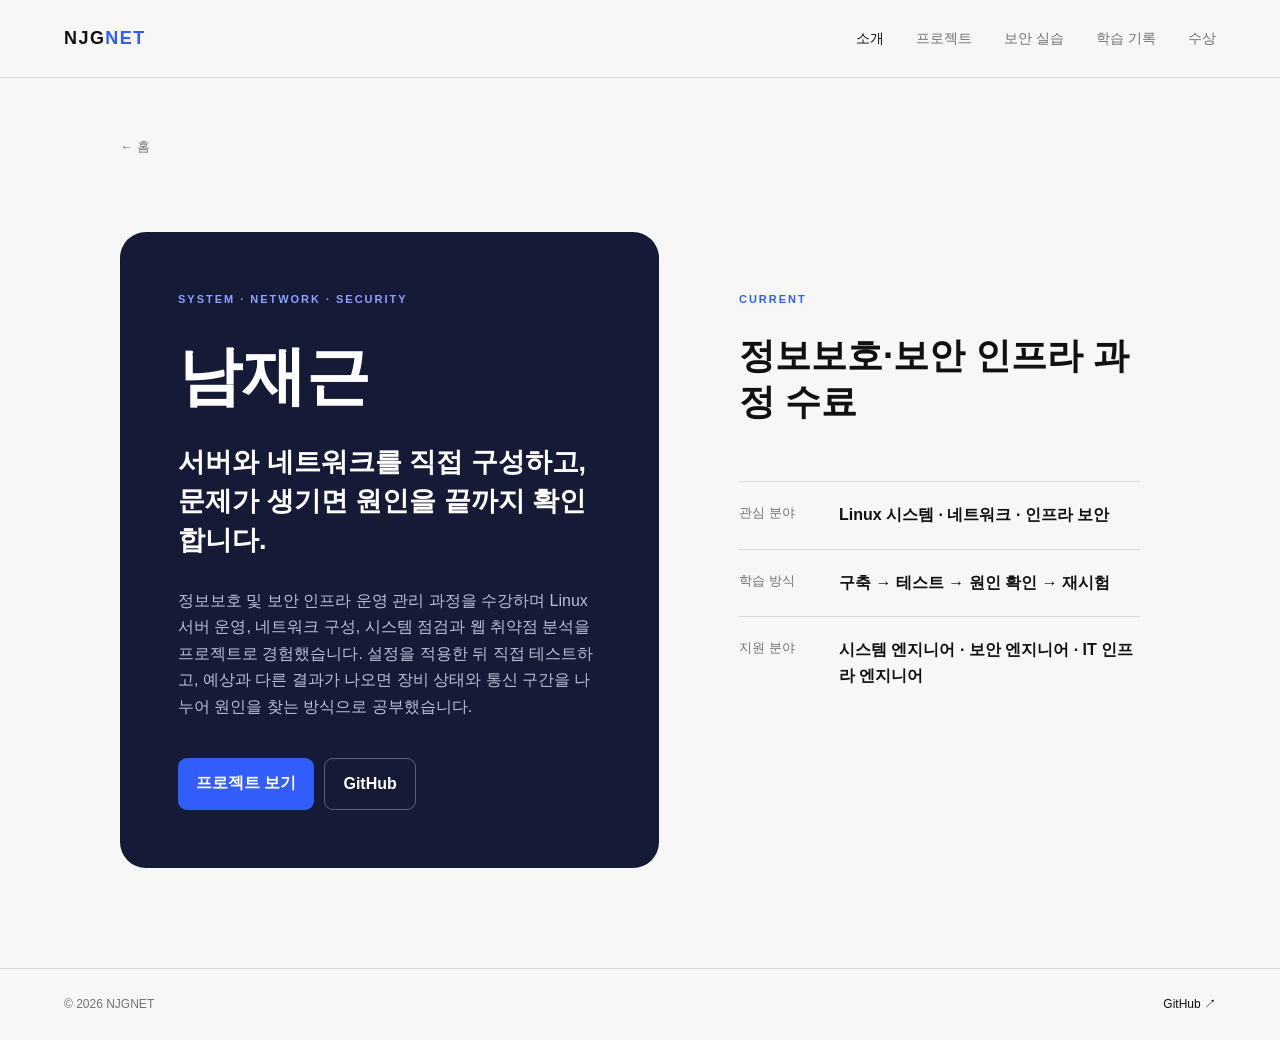
==== about.html @ 7d44e7eb "Add files via upload" ====
<!doctype html>
<html lang="ko">
<head><meta charset="UTF-8"><meta name="viewport" content="width=device-width,initial-scale=1"><title>소개 — NJGNET</title><link rel="stylesheet" href="style.css?v=5"></head>
<body>
<header class="header"><a class="logo" href="index.html">NJG<span>NET</span></a><nav><a class="active" href="about.html">소개</a><a href="projects.html">프로젝트</a><a href="activities.html">보안 실습</a><a href="learning.html">학습 기록</a><a href="awards.html">수상</a></nav></header>
<main class="subpage"><a class="back" href="index.html">← 홈</a><section class="profile"><div class="profile-card"><p class="kicker light">SYSTEM · NETWORK · SECURITY</p><h1>남재근</h1><h2>서버와 네트워크를 직접 구성하고,<br>문제가 생기면 원인을 끝까지 확인합니다.</h2><p>정보보호 및 보안 인프라 운영 관리 과정을 수강하며 Linux 서버 운영, 네트워크 구성, 시스템 점검과 웹 취약점 분석을 프로젝트로 경험했습니다. 설정을 적용한 뒤 직접 테스트하고, 예상과 다른 결과가 나오면 장비 상태와 통신 구간을 나누어 원인을 찾는 방식으로 공부했습니다.</p><div class="profile-actions"><a href="projects.html">프로젝트 보기</a><a class="outline" href="https://github.com/njgnet" target="_blank" rel="noopener">GitHub</a></div></div><div class="profile-details"><p class="kicker">CURRENT</p><h3>정보보호·보안 인프라 과정 수료</h3><dl><div><dt>관심 분야</dt><dd>Linux 시스템 · 네트워크 · 인프라 보안</dd></div><div><dt>학습 방식</dt><dd>구축 → 테스트 → 원인 확인 → 재시험</dd></div><div><dt>지원 분야</dt><dd>시스템 엔지니어 · 보안 엔지니어 · IT 인프라 엔지니어</dd></div></dl></div></section></main>
<footer><span>© 2026 NJGNET</span><a href="https://github.com/njgnet" target="_blank" rel="noopener">GitHub ↗</a></footer>
</body></html>
---- style.css ----
@import url("base.css?v=3");
.portfolio-home{overflow:hidden}.career-hero{width:min(1180px,90vw);margin:auto;padding:90px 0 100px;display:grid;grid-template-columns:1.35fr .65fr;gap:80px;align-items:end}.hero-copy h1{font-size:clamp(70px,9vw,124px);line-height:.9;letter-spacing:-.075em;margin:0}.role{color:var(--accent);font-size:15px;font-weight:700;letter-spacing:.08em;margin:22px 0 50px}.hero-copy h2{font-size:clamp(30px,3vw,47px);line-height:1.3;letter-spacing:-.04em;margin:0 0 28px}.hero-description{max-width:720px;color:var(--muted);font-size:17px;line-height:1.9;word-break:keep-all}.hero-actions{display:flex;gap:10px;margin-top:36px}.hero-actions a{padding:13px 20px;text-decoration:none;border-radius:6px;font-size:14px;font-weight:700}.primary-button{background:var(--accent);color:#fff}.secondary-button{color:var(--ink);border:1px solid var(--line);background:var(--white)}.profile-panel{background:#151b36;color:#fff;padding:38px;border-radius:18px}.panel-label{font-size:10px;letter-spacing:.18em;color:#8da0ff;margin:0 0 25px}.profile-panel dl{margin:0}.profile-panel dl div{padding:18px 0;border-top:1px solid #343b58}.profile-panel dt{font-size:11px;color:#959db6;margin-bottom:6px}.profile-panel dd{margin:0;font-size:15px;font-weight:600}.panel-note{font-size:12px;color:#959db6;margin:24px 0 0;line-height:1.7}.home-section{padding:95px max(5vw,calc((100vw - 1180px)/2));border-top:1px solid var(--line)}.home-section:nth-of-type(even){background:#f1f3f6}.section-heading{display:flex;justify-content:space-between;gap:40px;align-items:end;margin-bottom:50px}.section-heading h2{font-size:clamp(42px,5vw,68px);line-height:1;margin:0;letter-spacing:-.055em}.section-heading>p{max-width:420px;color:var(--muted);margin:0}.section-heading .kicker{margin-bottom:16px}.capability-grid{display:grid;grid-template-columns:repeat(4,1fr);gap:14px}.capability-grid article{background:var(--white);border:1px solid #e3e4e7;border-radius:13px;padding:30px;min-height:280px}.capability-grid span{color:var(--accent);font-size:10px;font-weight:700;letter-spacing:.13em}.capability-grid h3{font-size:21px;line-height:1.45;letter-spacing:-.03em;margin:45px 0 16px}.capability-grid p{font-size:14px;color:var(--muted);margin:0;word-break:keep-all}.stack-section{background:#151b36!important;color:#fff}.stack-groups{display:grid;grid-template-columns:repeat(2,1fr);border-top:1px solid #3b425d}.stack-groups article{padding:30px 25px 35px 0;border-bottom:1px solid #3b425d}.stack-groups article:nth-child(odd){border-right:1px solid #3b425d}.stack-groups article:nth-child(even){padding-left:35px}.stack-groups h3{font-size:13px;color:#8da0ff;margin:0 0 14px}.stack-groups p{font-size:17px;color:#d3d7e3;margin:0}.featured-projects{border-top:1px solid var(--ink)}.featured-project{display:grid;grid-template-columns:70px 1fr 165px;align-items:center;gap:20px;min-height:180px;border-bottom:1px solid var(--line);color:var(--ink);text-decoration:none;transition:.2s}.featured-project:hover{padding-left:18px;background:var(--white)}.project-index{font-size:12px;color:var(--accent)}.featured-project small{font-size:10px;color:var(--accent);letter-spacing:.14em}.featured-project h3{font-size:29px;letter-spacing:-.035em;margin:8px 0}.featured-project p{color:var(--muted);margin:0}.featured-project b{text-align:right;font-size:13px}.award-project b{color:var(--accent)}.all-projects{display:inline-block;margin-top:35px;color:var(--ink);font-size:14px;font-weight:700;text-decoration:none;border-bottom:1px solid var(--ink);padding-bottom:4px}
@media(max-width:900px){.career-hero{grid-template-columns:1fr;gap:45px}.capability-grid{grid-template-columns:repeat(2,1fr)}.featured-project{grid-template-columns:45px 1fr 125px}.featured-project h3{font-size:24px}}
@media(max-width:650px){.career-hero{padding:65px 0}.role{margin-bottom:35px}.hero-copy h2 br{display:none}.home-section{padding-top:70px;padding-bottom:70px}.section-heading{display:block}.section-heading>p{margin-top:20px}.capability-grid,.stack-groups{grid-template-columns:1fr}.stack-groups article:nth-child(odd){border-right:0}.stack-groups article:nth-child(even){padding-left:0}.featured-project{grid-template-columns:35px 1fr;padding:28px 0}.featured-project b{grid-column:2;text-align:left}.featured-project p{font-size:13px}}
.learning-preview{background:#f1f3f6}.learning-preview-grid{display:grid;grid-template-columns:repeat(4,1fr);gap:14px}.learning-preview-grid a{min-height:230px;padding:28px;background:#fff;border:1px solid #e0e1e4;border-radius:12px;color:var(--ink);text-decoration:none;transition:.2s}.learning-preview-grid a:hover{transform:translateY(-4px);border-color:var(--accent)}.learning-preview-grid span{font-size:11px;color:var(--accent)}.learning-preview-grid h3{font-size:21px;line-height:1.35;margin:52px 0 14px}.learning-preview-grid p{font-size:13px;color:var(--muted);margin:0}.award-preview-grid{display:grid;grid-template-columns:1fr 1fr;gap:16px}.award-preview-card{min-height:300px;padding:38px;background:#fff;border:1px solid var(--line);border-radius:14px;color:var(--ink);text-decoration:none;display:flex;flex-direction:column;justify-content:space-between}.award-preview-card>span{font-size:10px;color:var(--accent);letter-spacing:.14em}.award-preview-card p{color:var(--muted);margin:0 0 8px}.award-preview-card h3{font-size:34px;letter-spacing:-.04em;margin:0 0 28px}.award-preview-card small{font-weight:700}.award-preview-card.dark{background:#151b36;color:#fff;border-color:#151b36}.award-preview-card.dark p{color:#aeb5ca}.award-preview-card.dark small{color:#8da0ff}.til-source{margin:55px 0 90px;padding:30px 34px;background:#151b36;color:#fff;border-radius:14px;display:flex;align-items:center;justify-content:space-between;gap:30px}.til-source span{font-size:10px;color:#8da0ff;letter-spacing:.15em}.til-source strong{display:block;font-size:24px;margin-top:5px}.til-source p{color:#aeb5ca;margin:8px 0 0}.til-source a{flex:none;color:#fff;text-decoration:none;border:1px solid #59617a;padding:11px 16px;border-radius:7px;font-size:13px}.learning-category{padding:80px 0;border-top:1px solid var(--ink);scroll-margin-top:100px}.learning-category-head{display:grid;grid-template-columns:70px 1fr;align-items:start;margin-bottom:45px}.learning-category-head>span{font-size:12px;color:var(--accent)}.learning-category-head .kicker{margin-bottom:10px}.learning-category-head h2{font-size:44px;letter-spacing:-.045em;margin:0}.learning-log-grid{display:grid;grid-template-columns:repeat(3,1fr);gap:14px;margin-left:70px}.learning-log-grid article{min-height:230px;border:1px solid var(--line);background:#fff;border-radius:11px;padding:26px}.learning-log-grid time{font-size:11px;color:var(--accent)}.learning-log-grid h3{font-size:21px;margin:35px 0 14px}.learning-log-grid p{font-size:14px;color:var(--muted);margin:0;word-break:keep-all}.category-intro{max-width:780px;margin:-20px 0 40px 70px;color:var(--muted)}.challenge-grid{display:grid;grid-template-columns:repeat(3,1fr);gap:14px;margin-left:70px}.challenge-grid article{padding:28px;background:#fff;border:1px solid var(--line);border-radius:11px}.challenge-grid>article>span{font-size:10px;color:var(--accent);letter-spacing:.13em}.challenge-grid h3{font-size:23px;margin:28px 0}.challenge-grid dl{margin:0}.challenge-grid dl div{border-top:1px solid var(--line);padding:13px 0}.challenge-grid dt{font-size:11px;color:var(--muted)}.challenge-grid dd{margin:3px 0 0;font-size:14px}.challenge-grid .highlight-challenge{background:#151b36;color:#fff;border-color:#151b36}.highlight-challenge dl div{border-color:#3b425d}.highlight-challenge dt{color:#8f98b4}.award-records{padding-top:70px}.award-record{display:grid;grid-template-columns:.8fr 1.2fr;gap:70px;align-items:center;padding:60px 0;border-bottom:1px solid var(--line);scroll-margin-top:90px}.award-image-frame{padding:24px;background:#ecece8;border:1px solid #d3d3cd;border-radius:12px}.award-image-frame img{display:block;width:100%;height:auto;background:#fff;box-shadow:0 8px 30px rgba(0,0,0,.08)}.award-record h2{font-size:40px;letter-spacing:-.045em;margin:10px 0 20px}.award-record>div:last-child>p:not(.kicker){color:var(--muted);line-height:1.85;margin-bottom:30px}.award-placeholder{min-height:390px;background:#151b36;color:#fff;border-radius:12px;display:flex;flex-direction:column;align-items:center;justify-content:center}.award-placeholder span{font-size:10px;color:#8da0ff;letter-spacing:.15em}.award-placeholder strong{font-size:23px;margin-top:10px}
@media(max-width:900px){.learning-preview-grid{grid-template-columns:repeat(2,1fr)}.learning-log-grid,.challenge-grid{grid-template-columns:repeat(2,1fr)}.award-record{grid-template-columns:1fr;gap:35px}.award-image-frame{max-width:520px}}
@media(max-width:650px){.header nav a:nth-child(2){display:none}.learning-preview-grid,.award-preview-grid,.learning-log-grid,.challenge-grid{grid-template-columns:1fr}.til-source{display:block}.til-source a{display:inline-block;margin-top:22px}.learning-category-head{grid-template-columns:35px 1fr}.learning-category-head h2{font-size:33px}.learning-log-grid,.challenge-grid,.category-intro{margin-left:35px}.award-preview-card{min-height:240px}.award-record h2{font-size:32px}.award-placeholder{min-height:280px}}
.hero-copy .role{font-size:0}.hero-copy .role::after{content:"IT 인프라 엔지니어 포트폴리오";font-size:15px}.learning-page .page-title h1{font-size:0}.learning-page .page-title h1::after{content:"학습 기록";font-size:clamp(62px,9vw,110px)}body:has(.award-records) .page-title h1{font-size:0}body:has(.award-records) .page-title h1::after{content:"수상 성과";font-size:clamp(62px,9vw,110px)}
body:has(.learning-page) nav a,body:has(.award-records) nav a{font-size:0}body:has(.learning-page) nav a::after,body:has(.award-records) nav a::after{font-size:14px}body:has(.learning-page) nav a:nth-child(1)::after,body:has(.award-records) nav a:nth-child(1)::after{content:"소개"}body:has(.learning-page) nav a:nth-child(2)::after,body:has(.award-records) nav a:nth-child(2)::after{content:"프로젝트"}body:has(.learning-page) nav a:nth-child(3)::after,body:has(.award-records) nav a:nth-child(3)::after{content:"학습 기록"}body:has(.learning-page) nav a:nth-child(4)::after,body:has(.award-records) nav a:nth-child(4)::after{content:"수상"}
.study-detail-list{margin-left:70px;border-top:1px solid var(--line)}.study-detail{display:grid;grid-template-columns:.78fr 1.22fr;gap:55px;padding:48px 0;border-bottom:1px solid var(--line)}.study-title time{font-size:11px;color:var(--accent)}.study-title h3{font-size:28px;letter-spacing:-.035em;margin:18px 0 13px}.study-title p{color:var(--muted);margin:0;word-break:keep-all}.study-body h4{font-size:14px;margin:0 0 15px}.study-body ul,.study-body ol{padding-left:20px;margin:0}.study-body li{margin:8px 0;color:#4f4f4f}.study-body pre{margin:24px 0 0;padding:20px;background:#151b36;color:#dce1f0;border-radius:9px;overflow:auto;font-size:12px;line-height:1.65}.study-body code{font-family:Consolas,monospace}.study-body p code,.study-body li code{background:#eceef3;padding:2px 5px;border-radius:4px;color:#24315e}.study-result{margin:24px 0 0;padding:18px 20px;border-left:3px solid var(--accent);background:#eef1fb;color:#50576c!important}.compact-study .study-detail{grid-template-columns:1fr 1fr}
@media(max-width:800px){.study-detail{grid-template-columns:1fr;gap:25px}.compact-study .study-detail{grid-template-columns:1fr}.study-detail-list{margin-left:35px}}
@media(max-width:520px){.study-detail-list{margin-left:0}.study-detail{padding:36px 0}.study-title h3{font-size:24px}.study-body pre{font-size:11px}}
.archive-nav{position:sticky;top:78px;z-index:5;display:flex;gap:8px;flex-wrap:wrap;padding:18px 0;margin:35px 0 20px;background:var(--bg);border-bottom:1px solid var(--line)}.archive-nav a{font-size:12px;color:var(--ink);text-decoration:none;border:1px solid var(--line);background:#fff;border-radius:99px;padding:7px 12px}.til-category{padding:70px 0 20px;scroll-margin-top:150px}.til-category-title{display:grid;grid-template-columns:70px 1fr;margin-bottom:35px}.til-category-title>span{font-size:12px;color:var(--accent)}.til-category-title h2{font-size:42px;letter-spacing:-.045em;margin:0}.til-category-title .kicker{margin-bottom:8px}.til-category-title p:last-child{color:var(--muted);margin:8px 0 0}.til-timeline{margin-left:70px;border-top:1px solid var(--ink)}.til-entry{margin:0;padding:0;border:0;border-bottom:1px solid var(--line)}.til-entry summary{list-style:none;display:grid;grid-template-columns:140px 1fr 75px;gap:25px;align-items:center;padding:25px 0;cursor:pointer}.til-entry summary::-webkit-details-marker{display:none}.til-entry summary time{font-size:12px;color:var(--accent)}.til-entry summary strong{font-size:18px}.til-entry summary span{font-size:11px;color:var(--muted);text-align:right}.til-entry[open] summary span{font-size:0}.til-entry[open] summary span::after{content:"접기";font-size:11px}.til-entry-body{margin:0 0 35px 140px;padding:30px;background:#fff;border:1px solid var(--line);border-radius:10px;color:#4f4f4f}.til-entry-body h4{font-size:18px;color:var(--ink);margin:32px 0 12px}.til-entry-body h4:first-child{margin-top:0}.til-entry-body p{margin:10px 0}.til-entry-body ul,.til-entry-body ol{padding-left:22px}.til-entry-body li{margin:6px 0}.til-entry-body pre{padding:20px;background:#151b36;color:#dce1f0;border-radius:8px;overflow:auto;font-size:12px;line-height:1.65}.til-entry-body code{font-family:Consolas,monospace}.til-entry-body p code,.til-entry-body li code{background:#edf0f6;color:#27325c;padding:2px 5px;border-radius:4px}.til-entry-body hr{border:0;border-top:1px solid var(--line);margin:25px 0}.archive-loading{padding:70px;text-align:center;color:var(--muted)}
.course-certificate{display:grid;grid-template-columns:360px minmax(0,1fr);gap:55px;align-items:center;padding:55px 0 70px;border-bottom:1px solid var(--line);scroll-margin-top:150px}.course-certificate figure{display:flex;justify-content:center;align-items:center;margin:0;padding:12px;background:#e9e9e4;border:1px solid #d3d3cd}.course-certificate img{display:block;width:auto;max-width:100%;height:auto;max-height:540px;background:#fff;box-shadow:0 10px 28px rgba(20,25,35,.1)}.course-certificate h2{margin:14px 0 28px;font-size:38px;line-height:1.3;letter-spacing:-.04em}.course-certificate dl{margin:0 0 28px}.course-certificate dl div{display:grid;grid-template-columns:90px 1fr;gap:20px;padding:14px 0;border-top:1px solid var(--line)}.course-certificate dt{color:var(--muted);font-size:12px}.course-certificate dd{margin:0;line-height:1.65}.course-certificate a{display:inline-block;padding:11px 16px;color:#fff;background:#151b36;border-radius:7px;text-decoration:none;font-size:13px;font-weight:700}
.certificate-preview{padding-top:70px;padding-bottom:70px;background:#eef1f6}.certificate-preview-card{display:grid;grid-template-columns:210px minmax(0,1fr);gap:50px;align-items:center;max-width:930px;margin:0 auto;padding:30px 38px;background:#fff;border:1px solid #d9dce4;border-radius:16px}.certificate-thumbnail{display:flex;justify-content:center;padding:10px;background:#ecece8;border:1px solid #d3d3cd}.certificate-thumbnail img{display:block;width:auto;max-width:100%;height:250px;object-fit:contain;background:#fff;box-shadow:0 7px 20px rgba(20,25,35,.1)}.certificate-preview-copy h2{margin:12px 0 16px;font-size:31px;line-height:1.3;letter-spacing:-.04em}.certificate-preview-copy>p:not(.kicker){max-width:610px;margin:0 0 23px;color:var(--muted);line-height:1.75;word-break:keep-all}.certificate-preview-copy>a{display:inline-block;color:var(--ink);border-bottom:1px solid var(--ink);font-size:13px;font-weight:700;text-decoration:none}
@media(max-width:700px){.archive-nav{top:66px}.til-category-title{grid-template-columns:35px 1fr}.til-category-title h2{font-size:32px}.til-timeline{margin-left:35px}.til-entry summary{grid-template-columns:1fr 65px;gap:8px}.til-entry summary time{grid-column:1/3}.til-entry-body{margin-left:0;padding:22px}.til-entry summary strong{font-size:16px}}
@media(max-width:700px){.course-certificate{grid-template-columns:1fr;gap:30px}.course-certificate figure{width:min(320px,100%);margin:0 auto}.course-certificate img{max-height:470px}.course-certificate h2{font-size:30px}.certificate-preview-card{grid-template-columns:1fr;gap:26px;padding:26px}.certificate-thumbnail{width:180px;margin:0 auto}.certificate-thumbnail img{height:220px}.certificate-preview-copy{text-align:center}.certificate-preview-copy h2{font-size:27px}.certificate-preview-copy>p:not(.kicker){text-align:left}}
.learning-title{display:block}.learning-title .kicker{margin-bottom:35px}.learning-title h1{font-size:clamp(62px,9vw,110px)!important}.learning-title h1::after{content:none!important}
.til-entry summary{grid-template-columns:190px 1fr 75px}.til-entry summary time{white-space:nowrap}.screen-note{margin:14px 0;padding:15px 18px;border-left:3px solid #6c83ff;background:#f0f3ff;border-radius:0 7px 7px 0}.screen-note b{display:block;font-size:11px;color:var(--accent);margin-bottom:5px}.screen-note p{margin:0;color:#596075}.entry-analysis{margin:0 0 32px;padding:25px;background:#151b36;color:#fff;border-radius:10px}.entry-analysis h4{color:#fff!important;margin:0 0 15px!important}.entry-analysis ul{margin:0}.entry-analysis li{color:#d8dce8;margin:9px 0}.entry-analysis code{background:#303956!important;color:#fff!important}
.profile{display:grid;grid-template-columns:1.1fr .9fr;gap:60px;align-items:stretch}.profile-card{background:#151b36;color:#fff;border-radius:26px;padding:58px}.profile-card .light{color:#8da0ff}.profile-card h1{font-size:64px;line-height:1;margin:35px 0}.profile-card h2{font-size:27px;line-height:1.45;margin:0 0 28px}.profile-card>p{color:#b9c0d4}.profile-actions{display:flex;gap:10px;margin-top:38px}.profile-actions a{background:#315efb;color:#fff;text-decoration:none;padding:12px 18px;border-radius:9px;font-weight:700}.profile-actions .outline{background:transparent;border:1px solid #59617a}.profile-details{padding:58px 20px}.profile-details h3{font-size:36px;line-height:1.3;margin:0 0 55px}.profile-details dl{margin:0}.profile-details dl div{display:grid;grid-template-columns:100px 1fr;border-top:1px solid #d9d9d5;padding:20px 0}.profile-details dt{color:#737373;font-size:13px}.profile-details dd{margin:0;font-weight:600}.project-menu{border-top:1px solid #111}.project-menu>a{display:grid;grid-template-columns:70px 1fr 80px;align-items:center;min-height:170px;border-bottom:1px solid #d9d9d5;color:#111;text-decoration:none;transition:.2s}.project-menu>a:hover{padding-left:16px;background:#fff}.project-menu>a>span{color:#315efb;font-size:12px}.project-menu small{color:#315efb;font-size:10px;letter-spacing:.15em}.project-menu h2{font-size:30px;margin:6px 0}.project-menu p{color:#737373;margin:0}.project-menu i{font-size:24px;font-style:normal;text-align:right}.project-menu em{font-size:12px;font-style:normal;color:#737373;border:1px solid #d9d9d5;border-radius:99px;padding:6px 10px;text-align:center}.detail-hero{min-height:520px;border-top:1px solid #111;border-bottom:1px solid #111;padding:70px 0}.detail-hero h1{font-size:clamp(62px,9vw,110px);letter-spacing:-.06em;margin:35px 0 25px}.detail-hero>p:last-child{color:#737373;font-size:18px}.detail-hero.pending{display:flex;flex-direction:column;justify-content:center}@media(max-width:760px){.profile{grid-template-columns:1fr}.profile-card{padding:38px 28px}.profile-card h1{font-size:50px}.profile-details{padding:15px 0}.project-menu>a{grid-template-columns:45px 1fr 65px}.project-menu h2{font-size:25px}}@media(max-width:520px){.header nav{gap:9px}.header nav a{font-size:11px}.project-menu>a{grid-template-columns:35px 1fr}.project-menu>a i,.project-menu>a em{display:none}}
.hero-actions{flex-wrap:wrap}.pdf-button{color:#fff;background:#151b36;border:1px solid #151b36}
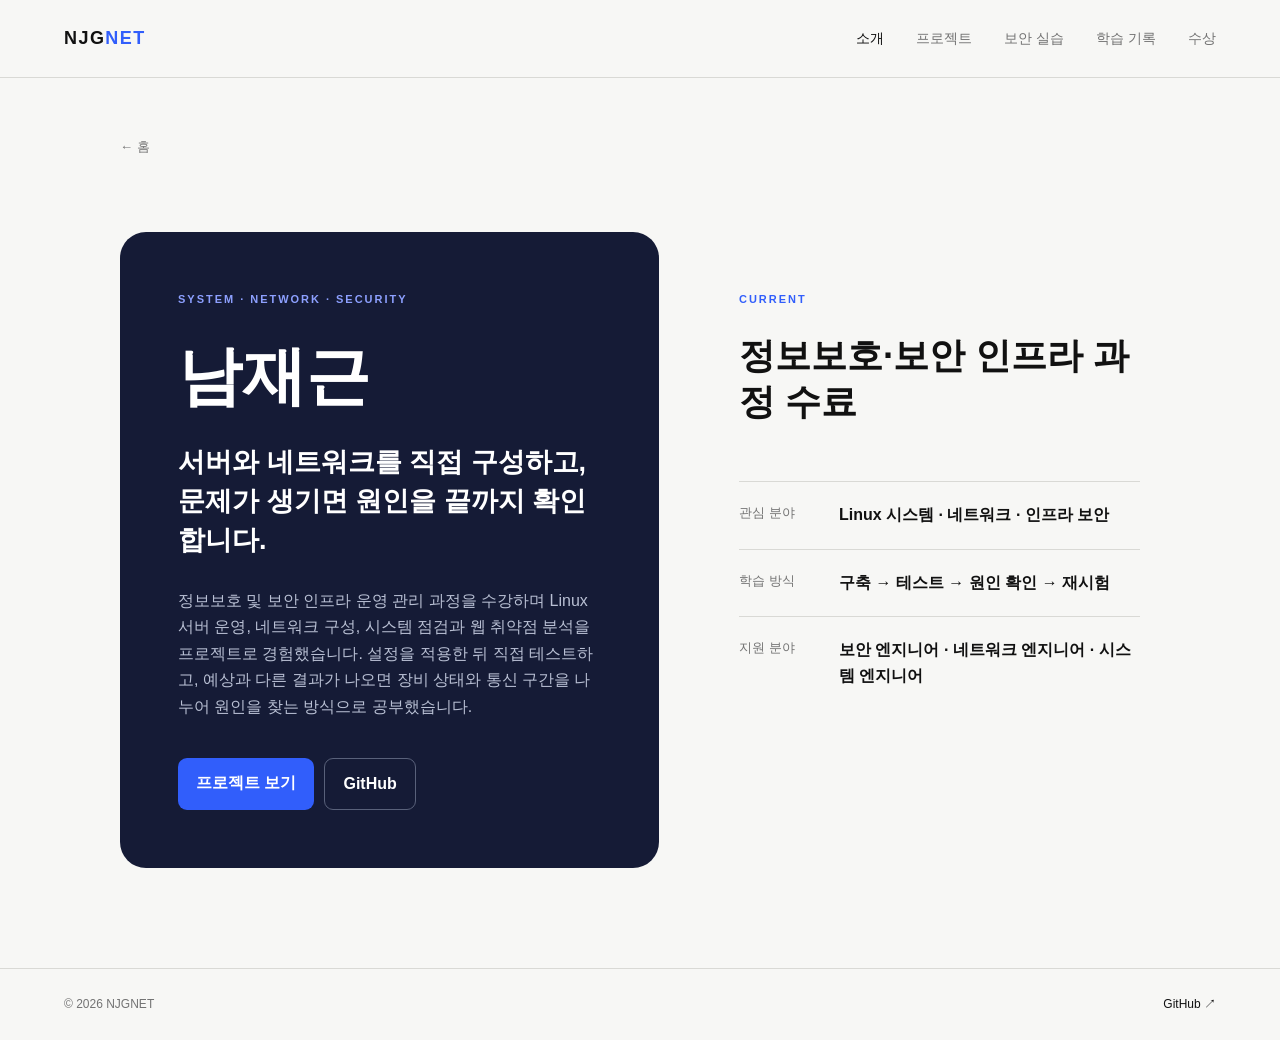
==== commit 58d19415: "Add files via upload" ====
--- a/about.html
+++ b/about.html
@@ -3,6 +3,6 @@
 <head><meta charset="UTF-8"><meta name="viewport" content="width=device-width,initial-scale=1"><title>소개 — NJGNET</title><link rel="stylesheet" href="style.css?v=5"></head>
 <body>
 <header class="header"><a class="logo" href="index.html">NJG<span>NET</span></a><nav><a class="active" href="about.html">소개</a><a href="projects.html">프로젝트</a><a href="activities.html">보안 실습</a><a href="learning.html">학습 기록</a><a href="awards.html">수상</a></nav></header>
-<main class="subpage"><a class="back" href="index.html">← 홈</a><section class="profile"><div class="profile-card"><p class="kicker light">SYSTEM · NETWORK · SECURITY</p><h1>남재근</h1><h2>서버와 네트워크를 직접 구성하고,<br>문제가 생기면 원인을 끝까지 확인합니다.</h2><p>정보보호 및 보안 인프라 운영 관리 과정을 수강하며 Linux 서버 운영, 네트워크 구성, 시스템 점검과 웹 취약점 분석을 프로젝트로 경험했습니다. 설정을 적용한 뒤 직접 테스트하고, 예상과 다른 결과가 나오면 장비 상태와 통신 구간을 나누어 원인을 찾는 방식으로 공부했습니다.</p><div class="profile-actions"><a href="projects.html">프로젝트 보기</a><a class="outline" href="https://github.com/njgnet" target="_blank" rel="noopener">GitHub</a></div></div><div class="profile-details"><p class="kicker">CURRENT</p><h3>정보보호·보안 인프라 과정 수료</h3><dl><div><dt>관심 분야</dt><dd>Linux 시스템 · 네트워크 · 인프라 보안</dd></div><div><dt>학습 방식</dt><dd>구축 → 테스트 → 원인 확인 → 재시험</dd></div><div><dt>지원 분야</dt><dd>시스템 엔지니어 · 보안 엔지니어 · IT 인프라 엔지니어</dd></div></dl></div></section></main>
+<main class="subpage"><a class="back" href="index.html">← 홈</a><section class="profile"><div class="profile-card"><p class="kicker light">SYSTEM · NETWORK · SECURITY</p><h1>남재근</h1><h2>서버와 네트워크를 직접 구성하고,<br>문제가 생기면 원인을 끝까지 확인합니다.</h2><p>정보보호 및 보안 인프라 운영 관리 과정을 수강하며 Linux 서버 운영, 네트워크 구성, 시스템 점검과 웹 취약점 분석을 프로젝트로 경험했습니다. 설정을 적용한 뒤 직접 테스트하고, 예상과 다른 결과가 나오면 장비 상태와 통신 구간을 나누어 원인을 찾는 방식으로 공부했습니다.</p><div class="profile-actions"><a href="projects.html">프로젝트 보기</a><a class="outline" href="https://github.com/njgnet" target="_blank" rel="noopener">GitHub</a></div></div><div class="profile-details"><p class="kicker">CURRENT</p><h3>정보보호·보안 인프라 과정 수료</h3><dl><div><dt>관심 분야</dt><dd>Linux 시스템 · 네트워크 · 인프라 보안</dd></div><div><dt>학습 방식</dt><dd>구축 → 테스트 → 원인 확인 → 재시험</dd></div><div><dt>지원 분야</dt><dd>보안 엔지니어 · 네트워크 엔지니어 · 시스템 엔지니어</dd></div></dl></div></section></main>
 <footer><span>© 2026 NJGNET</span><a href="https://github.com/njgnet" target="_blank" rel="noopener">GitHub ↗</a></footer>
 </body></html>
